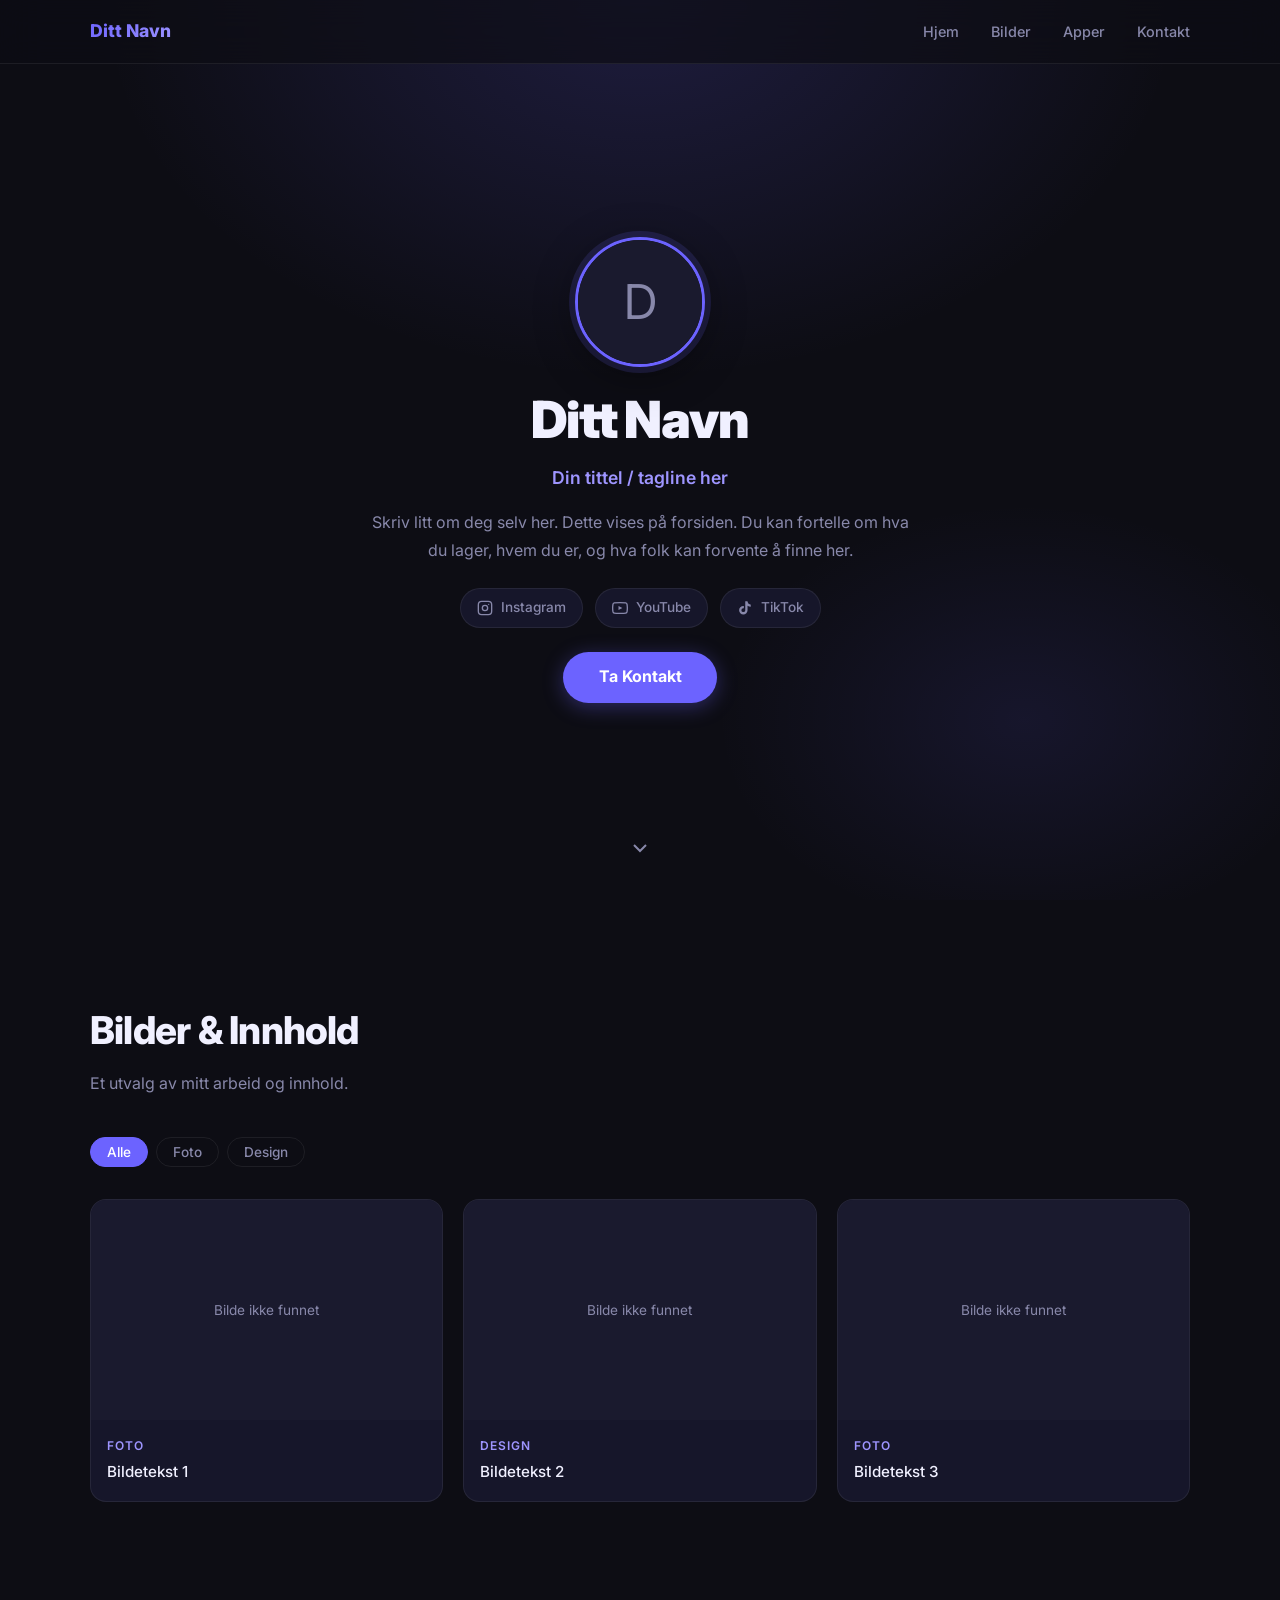
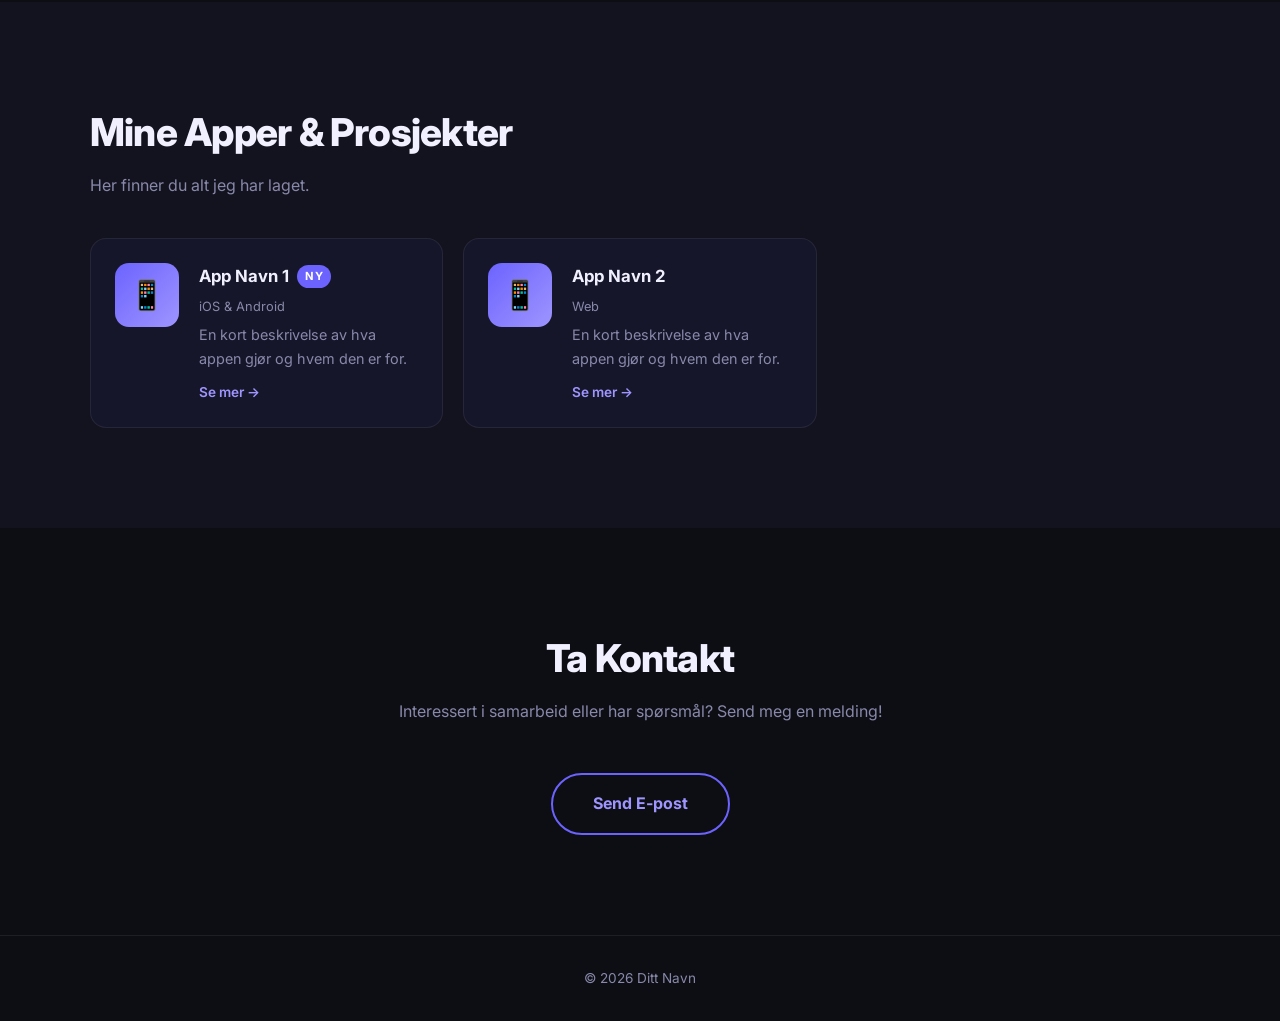
==== index.html @ 0559be4f "Initial commit: media kit website" ====
<!DOCTYPE html>
<html lang="no">
<head>
  <meta charset="UTF-8" />
  <meta name="viewport" content="width=device-width, initial-scale=1.0" />
  <title>Media Kit</title>
  <link rel="stylesheet" href="style.css" />
  <link rel="preconnect" href="https://fonts.googleapis.com" />
  <link href="https://fonts.googleapis.com/css2?family=Inter:wght@300;400;500;600;700;800;900&display=swap" rel="stylesheet" />
</head>
<body>

  <!-- NAV -->
  <nav class="navbar" id="navbar">
    <div class="nav-inner">
      <span class="nav-logo" id="nav-name">Media Kit</span>
      <ul class="nav-links">
        <li><a href="#hero">Hjem</a></li>
        <li><a href="#gallery">Bilder</a></li>
        <li><a href="#apps">Apper</a></li>
        <li><a href="#contact">Kontakt</a></li>
      </ul>
    </div>
  </nav>

  <!-- HERO -->
  <section class="hero" id="hero">
    <div class="hero-bg"></div>
    <div class="hero-content">
      <div class="profile-img-wrap">
        <img src="" alt="Profilbilde" class="profile-img" id="profile-img" />
        <div class="profile-img-placeholder" id="profile-placeholder">?</div>
      </div>
      <h1 class="hero-name" id="hero-name">Laster...</h1>
      <p class="hero-title" id="hero-title"></p>
      <p class="hero-bio" id="hero-bio"></p>
      <div class="social-links" id="social-links"></div>
      <a href="#contact" class="cta-btn" id="cta-btn">Ta Kontakt</a>
    </div>
    <div class="scroll-indicator">
      <svg width="24" height="24" viewBox="0 0 24 24" fill="none" stroke="currentColor" stroke-width="2"><polyline points="6 9 12 15 18 9"></polyline></svg>
    </div>
  </section>

  <!-- GALLERY -->
  <section class="section" id="gallery">
    <div class="section-inner">
      <h2 class="section-title" id="gallery-title">Bilder & Innhold</h2>
      <p class="section-desc" id="gallery-desc"></p>
      <div class="filter-bar" id="filter-bar"></div>
      <div class="gallery-grid" id="gallery-grid"></div>
    </div>
  </section>

  <!-- APPS -->
  <section class="section section-alt" id="apps">
    <div class="section-inner">
      <h2 class="section-title" id="apps-title">Mine Apper</h2>
      <p class="section-desc" id="apps-desc"></p>
      <div class="apps-grid" id="apps-grid"></div>
    </div>
  </section>

  <!-- CONTACT -->
  <section class="section" id="contact">
    <div class="section-inner contact-inner">
      <h2 class="section-title" id="contact-title">Ta Kontakt</h2>
      <p class="section-desc" id="contact-desc"></p>
      <a href="#" class="contact-btn" id="contact-btn">Send E-post</a>
    </div>
  </section>

  <!-- FOOTER -->
  <footer class="footer">
    <p id="footer-name"></p>
  </footer>

  <!-- LIGHTBOX -->
  <div class="lightbox" id="lightbox">
    <button class="lightbox-close" id="lightbox-close">&times;</button>
    <img src="" alt="" class="lightbox-img" id="lightbox-img" />
    <p class="lightbox-caption" id="lightbox-caption"></p>
  </div>

  <script src="script.js"></script>
</body>
</html>
---- style.css ----
/* ===== RESET & BASE ===== */
*, *::before, *::after { box-sizing: border-box; margin: 0; padding: 0; }

:root {
  --accent: #6C63FF;
  --accent-light: #8b85ff;
  --bg: #0d0d14;
  --bg2: #13131f;
  --bg3: #1a1a2e;
  --card: #16162a;
  --text: #f0f0ff;
  --text-muted: #8888aa;
  --border: rgba(255,255,255,0.07);
  --radius: 16px;
  --shadow: 0 8px 40px rgba(0,0,0,0.4);
  --font: 'Inter', sans-serif;
}

html { scroll-behavior: smooth; }

body {
  font-family: var(--font);
  background: var(--bg);
  color: var(--text);
  line-height: 1.6;
  overflow-x: hidden;
}

img { max-width: 100%; display: block; }
a { color: inherit; text-decoration: none; }

/* ===== NAVBAR ===== */
.navbar {
  position: fixed;
  top: 0; left: 0; right: 0;
  z-index: 100;
  padding: 0 2rem;
  height: 64px;
  display: flex;
  align-items: center;
  background: rgba(13,13,20,0.7);
  backdrop-filter: blur(20px);
  border-bottom: 1px solid var(--border);
  transition: background 0.3s;
}

.nav-inner {
  max-width: 1100px;
  margin: 0 auto;
  width: 100%;
  display: flex;
  align-items: center;
  justify-content: space-between;
}

.nav-logo {
  font-weight: 800;
  font-size: 1.1rem;
  background: linear-gradient(135deg, var(--accent), var(--accent-light));
  -webkit-background-clip: text;
  -webkit-text-fill-color: transparent;
  background-clip: text;
}

.nav-links {
  list-style: none;
  display: flex;
  gap: 2rem;
}

.nav-links a {
  font-size: 0.9rem;
  font-weight: 500;
  color: var(--text-muted);
  transition: color 0.2s;
}

.nav-links a:hover { color: var(--text); }

/* ===== HERO ===== */
.hero {
  min-height: 100vh;
  display: flex;
  flex-direction: column;
  align-items: center;
  justify-content: center;
  position: relative;
  padding: 120px 2rem 80px;
  text-align: center;
  overflow: hidden;
}

.hero-bg {
  position: absolute;
  inset: 0;
  background:
    radial-gradient(ellipse 60% 60% at 50% 0%, rgba(108,99,255,0.18) 0%, transparent 70%),
    radial-gradient(ellipse 40% 40% at 80% 80%, rgba(108,99,255,0.1) 0%, transparent 60%);
  pointer-events: none;
}

.hero-content {
  position: relative;
  max-width: 680px;
  display: flex;
  flex-direction: column;
  align-items: center;
  gap: 1rem;
}

.profile-img-wrap {
  width: 130px;
  height: 130px;
  border-radius: 50%;
  overflow: hidden;
  border: 3px solid var(--accent);
  box-shadow: 0 0 0 6px rgba(108,99,255,0.15), var(--shadow);
  margin-bottom: 0.5rem;
  flex-shrink: 0;
  position: relative;
}

.profile-img {
  width: 100%;
  height: 100%;
  object-fit: cover;
}

.profile-img-placeholder {
  width: 100%;
  height: 100%;
  background: var(--bg3);
  display: flex;
  align-items: center;
  justify-content: center;
  font-size: 3rem;
  color: var(--text-muted);
  position: absolute;
  top: 0; left: 0;
}

.hero-name {
  font-size: clamp(2rem, 5vw, 3.2rem);
  font-weight: 900;
  letter-spacing: -0.02em;
  line-height: 1.1;
}

.hero-title {
  font-size: 1.1rem;
  color: var(--accent-light);
  font-weight: 600;
}

.hero-bio {
  font-size: 1rem;
  color: var(--text-muted);
  max-width: 540px;
  line-height: 1.75;
}

.social-links {
  display: flex;
  gap: 0.75rem;
  flex-wrap: wrap;
  justify-content: center;
  margin-top: 0.5rem;
}

.social-link {
  display: flex;
  align-items: center;
  gap: 0.5rem;
  padding: 0.5rem 1rem;
  border-radius: 100px;
  border: 1px solid var(--border);
  background: var(--card);
  font-size: 0.85rem;
  font-weight: 500;
  color: var(--text-muted);
  transition: all 0.2s;
}

.social-link:hover {
  border-color: var(--accent);
  color: var(--text);
  transform: translateY(-2px);
}

.social-link svg { width: 16px; height: 16px; }

.cta-btn {
  margin-top: 0.5rem;
  padding: 0.8rem 2.2rem;
  background: var(--accent);
  color: #fff;
  border-radius: 100px;
  font-weight: 700;
  font-size: 1rem;
  transition: all 0.2s;
  box-shadow: 0 4px 20px rgba(108,99,255,0.35);
}

.cta-btn:hover {
  background: var(--accent-light);
  transform: translateY(-2px);
  box-shadow: 0 8px 30px rgba(108,99,255,0.5);
}

.scroll-indicator {
  position: absolute;
  bottom: 2rem;
  left: 50%;
  transform: translateX(-50%);
  color: var(--text-muted);
  animation: bounce 2s infinite;
}

@keyframes bounce {
  0%, 100% { transform: translateX(-50%) translateY(0); }
  50% { transform: translateX(-50%) translateY(8px); }
}

/* ===== SECTIONS ===== */
.section {
  padding: 100px 2rem;
}

.section-alt {
  background: var(--bg2);
}

.section-inner {
  max-width: 1100px;
  margin: 0 auto;
}

.section-title {
  font-size: clamp(1.6rem, 3vw, 2.4rem);
  font-weight: 800;
  letter-spacing: -0.02em;
  margin-bottom: 0.6rem;
}

.section-desc {
  color: var(--text-muted);
  font-size: 1rem;
  margin-bottom: 2.5rem;
  max-width: 600px;
}

/* ===== FILTER BAR ===== */
.filter-bar {
  display: flex;
  gap: 0.5rem;
  flex-wrap: wrap;
  margin-bottom: 2rem;
}

.filter-btn {
  padding: 0.4rem 1rem;
  border-radius: 100px;
  border: 1px solid var(--border);
  background: transparent;
  color: var(--text-muted);
  font-size: 0.85rem;
  font-weight: 500;
  cursor: pointer;
  transition: all 0.2s;
  font-family: var(--font);
}

.filter-btn:hover, .filter-btn.active {
  background: var(--accent);
  border-color: var(--accent);
  color: #fff;
}

/* ===== GALLERY ===== */
.gallery-grid {
  display: grid;
  grid-template-columns: repeat(auto-fill, minmax(280px, 1fr));
  gap: 1.25rem;
}

.gallery-item {
  border-radius: var(--radius);
  overflow: hidden;
  background: var(--card);
  border: 1px solid var(--border);
  cursor: pointer;
  transition: transform 0.25s, box-shadow 0.25s;
  position: relative;
}

.gallery-item:hover {
  transform: translateY(-6px);
  box-shadow: var(--shadow);
}

.gallery-item img {
  width: 100%;
  height: 220px;
  object-fit: cover;
  display: block;
  transition: transform 0.4s;
}

.gallery-item:hover img { transform: scale(1.04); }

.gallery-item-info {
  padding: 1rem;
}

.gallery-category {
  font-size: 0.75rem;
  font-weight: 600;
  color: var(--accent-light);
  text-transform: uppercase;
  letter-spacing: 0.08em;
  margin-bottom: 0.3rem;
}

.gallery-caption {
  font-size: 0.95rem;
  font-weight: 500;
  color: var(--text);
}

.gallery-placeholder {
  width: 100%;
  height: 220px;
  background: var(--bg3);
  display: flex;
  align-items: center;
  justify-content: center;
  color: var(--text-muted);
  font-size: 0.85rem;
}

/* ===== APPS ===== */
.apps-grid {
  display: grid;
  grid-template-columns: repeat(auto-fill, minmax(300px, 1fr));
  gap: 1.25rem;
}

.app-card {
  background: var(--card);
  border: 1px solid var(--border);
  border-radius: var(--radius);
  padding: 1.5rem;
  display: flex;
  gap: 1.25rem;
  align-items: flex-start;
  transition: transform 0.25s, box-shadow 0.25s, border-color 0.25s;
  text-decoration: none;
  color: inherit;
}

.app-card:hover {
  transform: translateY(-4px);
  box-shadow: var(--shadow);
  border-color: var(--accent);
}

.app-icon {
  width: 64px;
  height: 64px;
  border-radius: 14px;
  object-fit: cover;
  flex-shrink: 0;
  background: var(--bg3);
  border: 1px solid var(--border);
}

.app-icon-placeholder {
  width: 64px;
  height: 64px;
  border-radius: 14px;
  background: linear-gradient(135deg, var(--accent), var(--accent-light));
  flex-shrink: 0;
  display: flex;
  align-items: center;
  justify-content: center;
  font-size: 1.8rem;
  color: white;
}

.app-info { flex: 1; min-width: 0; }

.app-header {
  display: flex;
  align-items: center;
  gap: 0.5rem;
  margin-bottom: 0.4rem;
  flex-wrap: wrap;
}

.app-name {
  font-weight: 700;
  font-size: 1.05rem;
}

.app-badge {
  font-size: 0.7rem;
  font-weight: 700;
  padding: 0.15rem 0.5rem;
  border-radius: 100px;
  background: var(--accent);
  color: #fff;
  text-transform: uppercase;
  letter-spacing: 0.05em;
}

.app-platform {
  font-size: 0.8rem;
  color: var(--text-muted);
  margin-bottom: 0.4rem;
}

.app-desc {
  font-size: 0.9rem;
  color: var(--text-muted);
  line-height: 1.6;
}

.app-arrow {
  margin-top: 0.75rem;
  font-size: 0.85rem;
  color: var(--accent-light);
  font-weight: 600;
  display: flex;
  align-items: center;
  gap: 0.3rem;
}

/* ===== CONTACT ===== */
.contact-inner {
  text-align: center;
  display: flex;
  flex-direction: column;
  align-items: center;
}

.contact-btn {
  display: inline-block;
  margin-top: 0.5rem;
  padding: 1rem 2.5rem;
  border-radius: 100px;
  border: 2px solid var(--accent);
  color: var(--accent-light);
  font-weight: 700;
  font-size: 1rem;
  transition: all 0.2s;
}

.contact-btn:hover {
  background: var(--accent);
  color: #fff;
  transform: translateY(-2px);
  box-shadow: 0 8px 30px rgba(108,99,255,0.4);
}

/* ===== FOOTER ===== */
.footer {
  padding: 2rem;
  text-align: center;
  color: var(--text-muted);
  font-size: 0.85rem;
  border-top: 1px solid var(--border);
}

/* ===== LIGHTBOX ===== */
.lightbox {
  position: fixed;
  inset: 0;
  background: rgba(0,0,0,0.9);
  z-index: 1000;
  display: none;
  align-items: center;
  justify-content: center;
  flex-direction: column;
  padding: 2rem;
  backdrop-filter: blur(8px);
}

.lightbox.open { display: flex; }

.lightbox-img {
  max-width: 90vw;
  max-height: 80vh;
  border-radius: 12px;
  object-fit: contain;
}

.lightbox-caption {
  margin-top: 1rem;
  color: var(--text-muted);
  font-size: 0.95rem;
}

.lightbox-close {
  position: absolute;
  top: 1.5rem;
  right: 1.5rem;
  background: none;
  border: none;
  color: white;
  font-size: 2.5rem;
  cursor: pointer;
  line-height: 1;
  opacity: 0.7;
  transition: opacity 0.2s;
}

.lightbox-close:hover { opacity: 1; }

/* ===== ANIMATIONS ===== */
.fade-in {
  opacity: 0;
  transform: translateY(24px);
  transition: opacity 0.6s ease, transform 0.6s ease;
}

.fade-in.visible {
  opacity: 1;
  transform: translateY(0);
}

/* ===== RESPONSIVE ===== */
@media (max-width: 640px) {
  .nav-links { display: none; }
  .gallery-grid { grid-template-columns: 1fr; }
  .apps-grid { grid-template-columns: 1fr; }
  .section { padding: 70px 1.25rem; }
}
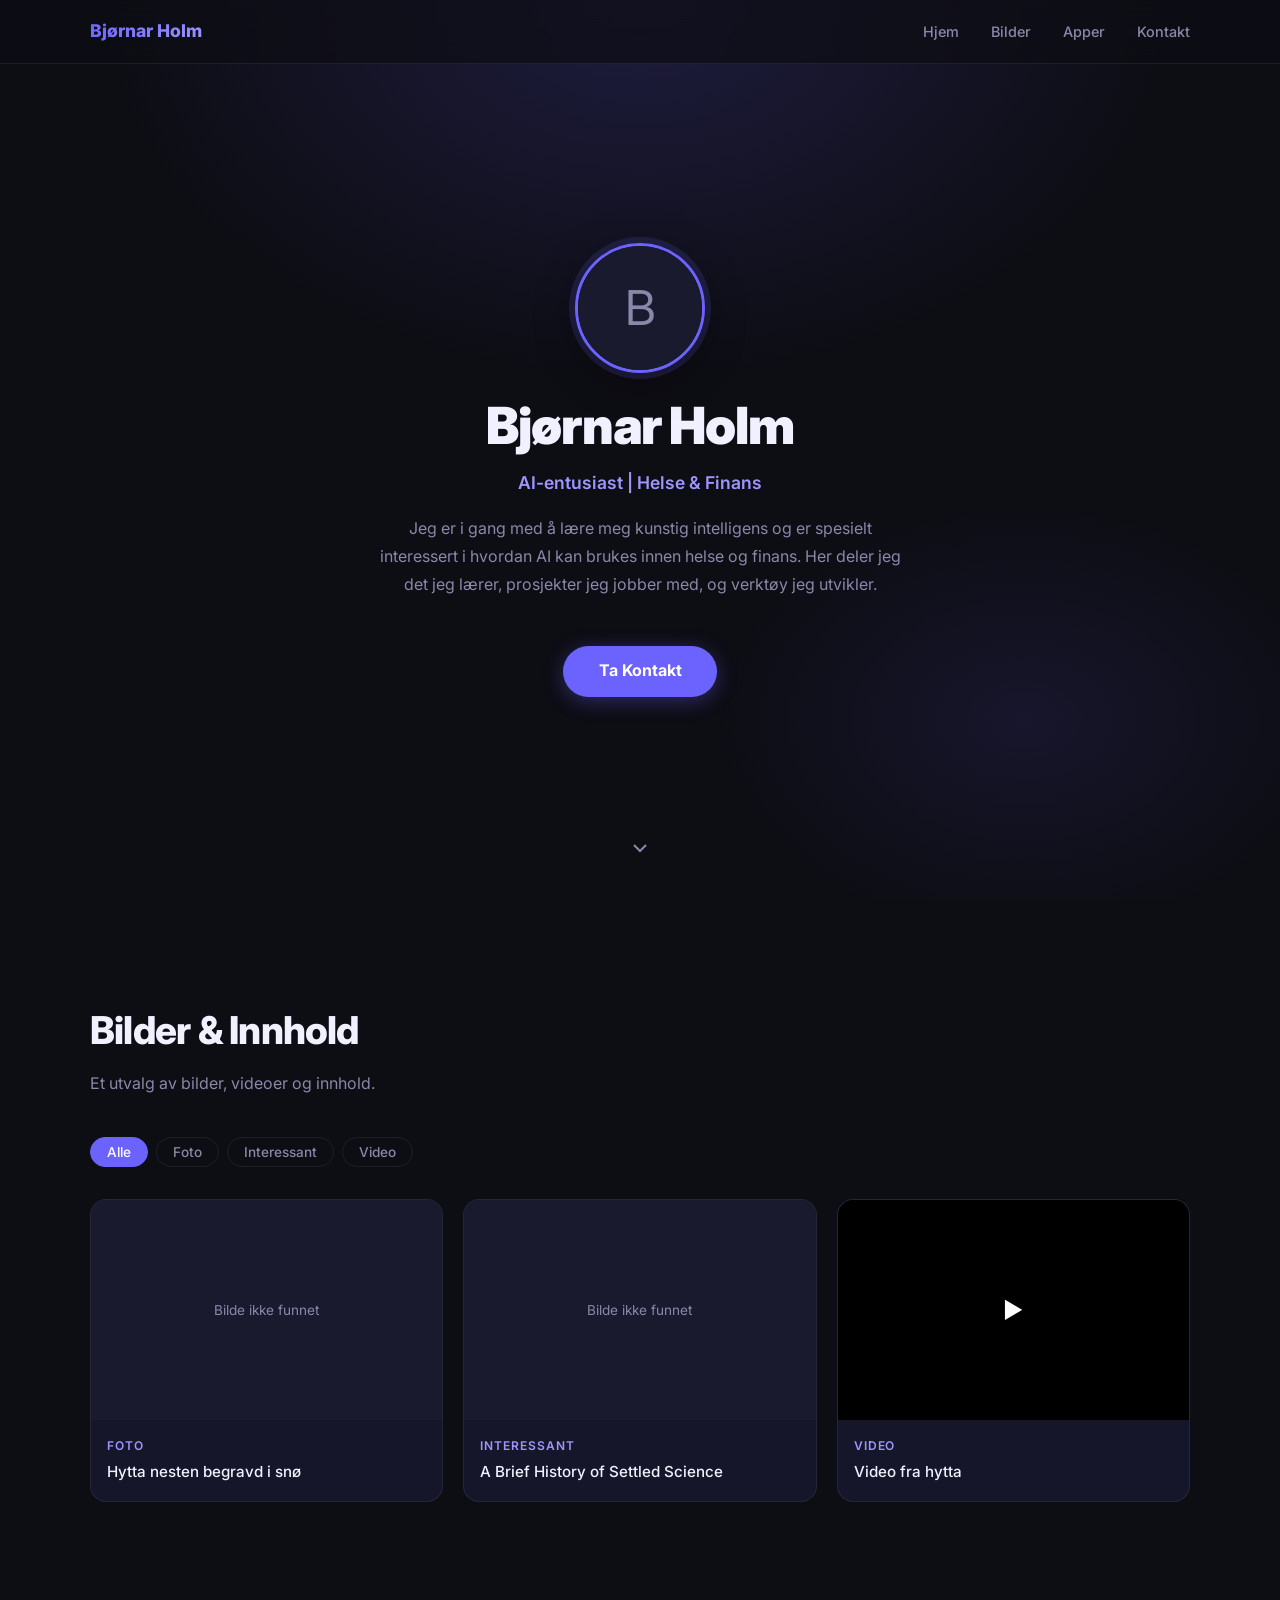
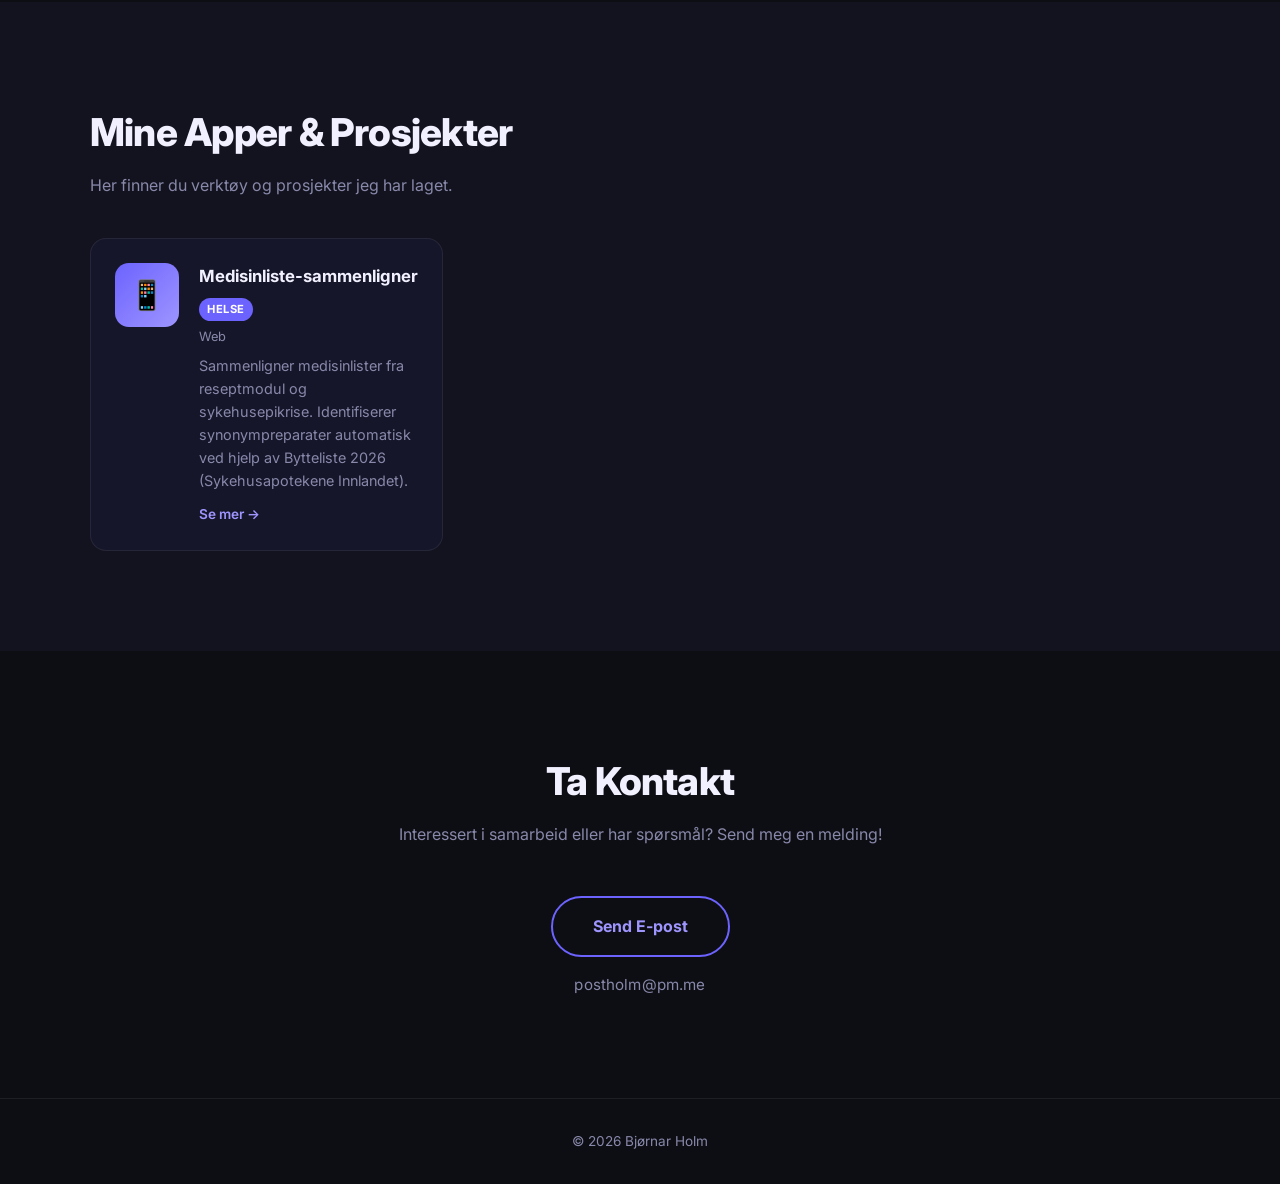
==== commit 5a887977: "Add video support to gallery and add hytte-video + image placeholders Co-Authored-By: Claude Sonnet " ====
--- a/index.html
+++ b/index.html
@@ -79,6 +79,7 @@
   <div class="lightbox" id="lightbox">
     <button class="lightbox-close" id="lightbox-close">&times;</button>
     <img src="" alt="" class="lightbox-img" id="lightbox-img" />
+    <video id="lightbox-video" class="lightbox-video" controls style="display:none;max-width:90vw;max-height:80vh;border-radius:12px;"></video>
     <p class="lightbox-caption" id="lightbox-caption"></p>
   </div>
 
--- a/style.css
+++ b/style.css
@@ -338,6 +338,45 @@
   font-size: 0.85rem;
 }
 
+.gallery-video-thumb {
+  position: relative;
+  width: 100%;
+  height: 220px;
+  background: #000;
+  overflow: hidden;
+  cursor: pointer;
+}
+
+.gallery-video-preview {
+  width: 100%;
+  height: 100%;
+  object-fit: cover;
+  display: block;
+  transition: transform 0.4s;
+}
+
+.gallery-item:hover .gallery-video-preview { transform: scale(1.04); }
+
+.play-icon {
+  position: absolute;
+  top: 50%;
+  left: 50%;
+  transform: translate(-50%, -50%);
+  width: 54px;
+  height: 54px;
+  background: rgba(0,0,0,0.65);
+  border-radius: 50%;
+  display: flex;
+  align-items: center;
+  justify-content: center;
+  font-size: 1.4rem;
+  color: #fff;
+  pointer-events: none;
+  transition: background 0.2s;
+}
+
+.gallery-item:hover .play-icon { background: rgba(108,99,255,0.85); }
+
 /* ===== APPS ===== */
 .apps-grid {
   display: grid;
@@ -460,6 +499,18 @@
   color: #fff;
   transform: translateY(-2px);
   box-shadow: 0 8px 30px rgba(108,99,255,0.4);
+}
+
+.contact-email-display {
+  margin-top: 1rem;
+  color: var(--text-muted);
+  font-size: 0.95rem;
+  letter-spacing: 0.01em;
+  transition: color 0.2s;
+}
+
+.contact-email-display:hover {
+  color: var(--accent-light);
 }
 
 /* ===== FOOTER ===== */
